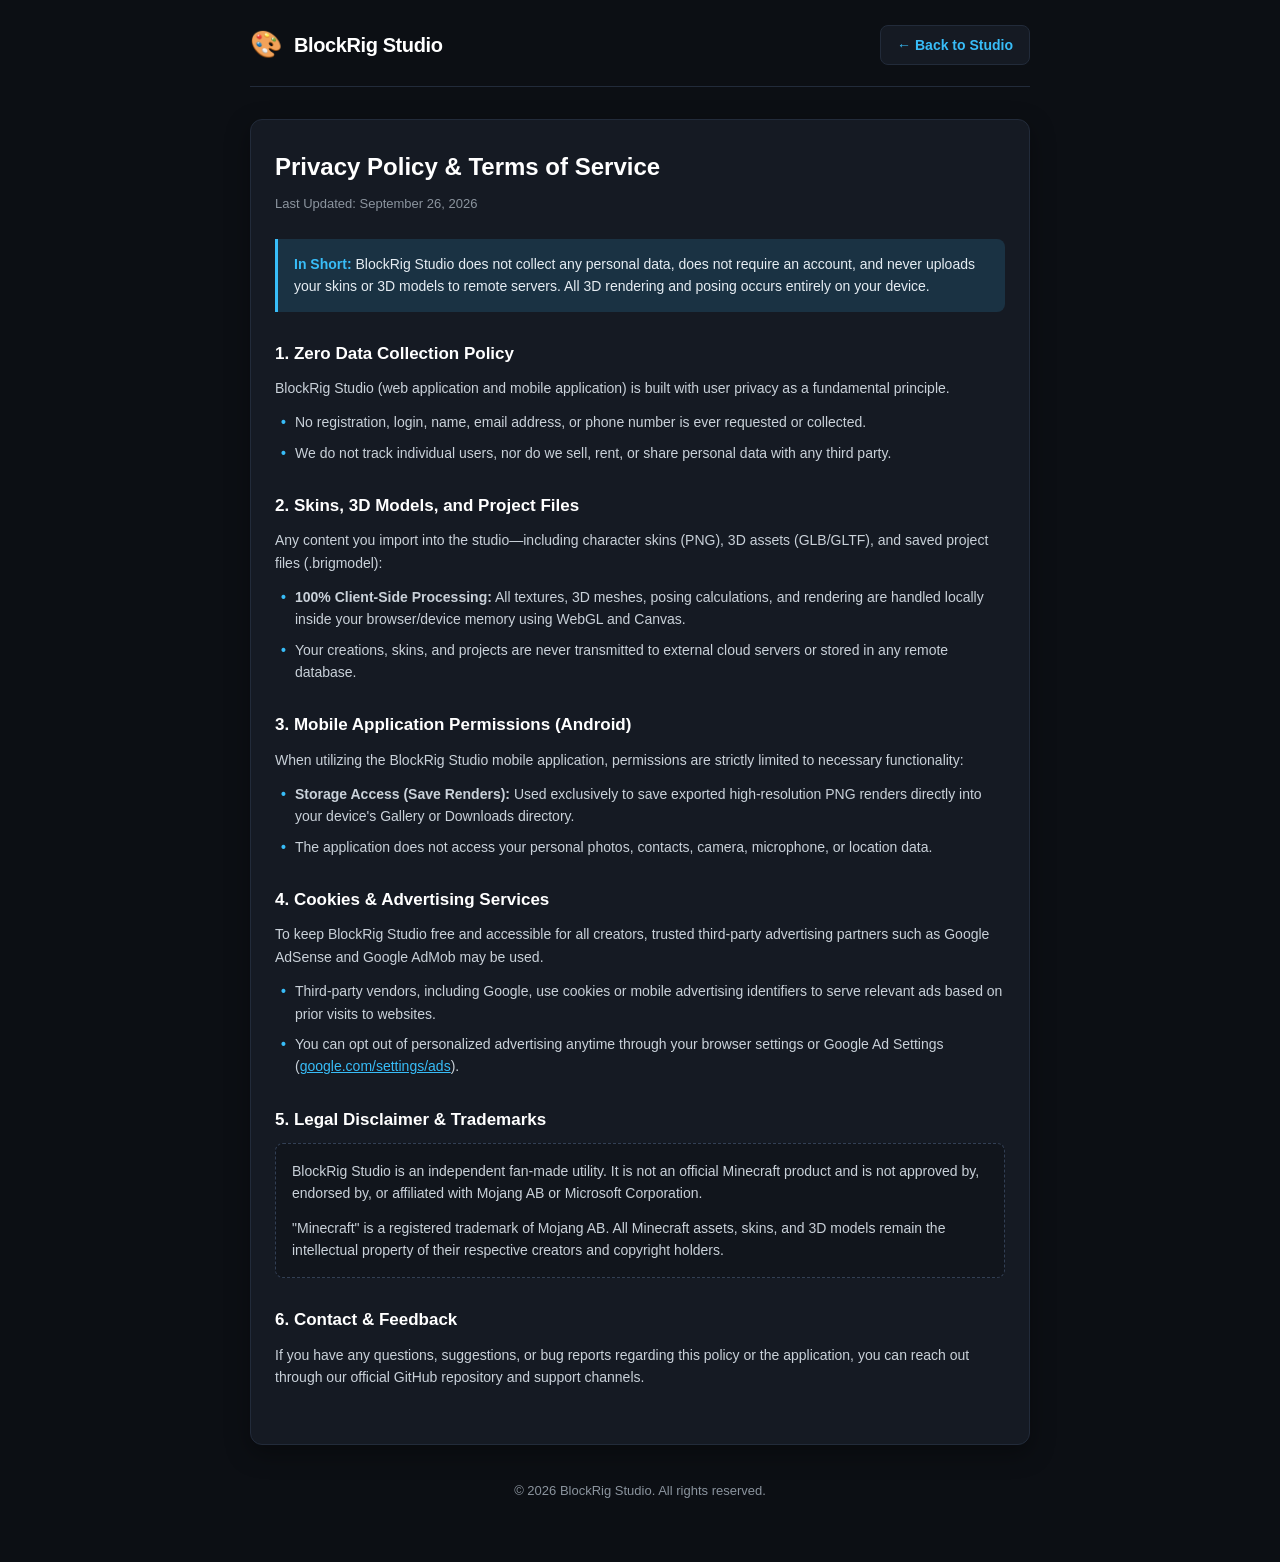
==== privacy.html @ 0a8e9be0 "add privacy" ====
<!doctype html>
<html lang="en">
  <head>
    <meta charset="UTF-8" />
    <meta name="viewport" content="width=device-width, initial-scale=1.0, maximum-scale=1.0, user-scalable=no" />
    <title>Privacy Policy & Terms of Service - BlockRig Studio</title>
    <link rel="icon" type="image/png" href="./favicon.png" />
    <style>
      :root {
        --bg-main: #0c0f14;
        --bg-card: #151a23;
        --border: #222b3a;
        --border-hover: #323f54;
        --text-primary: #e6edf3;
        --text-secondary: #8b949e;
        --accent: #38bdf8;
        --accent-glow: rgba(56, 189, 248, 0.15);
        --success: #3fb950;
      }

      * {
        box-sizing: border-box;
        margin: 0;
        padding: 0;
      }

      body {
        font-family: -apple-system, BlinkMacSystemFont, "Segoe UI", Roboto, Helvetica, Arial, sans-serif;
        background-color: var(--bg-main);
        color: var(--text-primary);
        line-height: 1.6;
        padding: 24px 16px 60px;
        min-height: 100vh;
      }

      .container {
        max-width: 780px;
        margin: 0 auto;
      }

      header {
        display: flex;
        align-items: center;
        justify-content: space-between;
        margin-bottom: 32px;
        padding-bottom: 20px;
        border-bottom: 1px solid var(--border);
      }

      .brand {
        display: flex;
        align-items: center;
        gap: 12px;
      }

      .brand-icon {
        font-size: 26px;
      }

      .brand-title {
        font-size: 20px;
        font-weight: 700;
        letter-spacing: -0.02em;
        color: #fff;
      }

      .back-btn {
        background: var(--bg-card);
        color: var(--accent);
        text-decoration: none;
        padding: 8px 16px;
        border-radius: 8px;
        border: 1px solid var(--border);
        font-size: 14px;
        font-weight: 600;
        display: inline-flex;
        align-items: center;
        gap: 6px;
        transition: all 0.2s ease;
      }

      .back-btn:hover {
        background: var(--border);
        border-color: var(--border-hover);
        color: #fff;
      }

      .doc-card {
        background: var(--bg-card);
        border: 1px solid var(--border);
        border-radius: 12px;
        padding: 28px 24px;
        box-shadow: 0 8px 24px rgba(0, 0, 0, 0.35);
      }

      h1 {
        font-size: 24px;
        margin-bottom: 8px;
        color: #fff;
      }

      .last-updated {
        font-size: 13px;
        color: var(--text-secondary);
        margin-bottom: 24px;
        display: block;
      }

      .highlight-box {
        background: var(--accent-glow);
        border-left: 3px solid var(--accent);
        padding: 14px 16px;
        border-radius: 0 8px 8px 0;
        margin-bottom: 28px;
        font-size: 14px;
      }

      .highlight-box strong {
        color: var(--accent);
      }

      section {
        margin-bottom: 28px;
      }

      h2 {
        font-size: 17px;
        font-weight: 600;
        color: #fff;
        margin-bottom: 10px;
        display: flex;
        align-items: center;
        gap: 8px;
      }

      p {
        font-size: 14px;
        color: #c9d1d9;
        margin-bottom: 12px;
      }

      ul {
        list-style: none;
        padding-left: 0;
        margin-bottom: 12px;
      }

      li {
        font-size: 14px;
        color: #c9d1d9;
        padding-left: 20px;
        position: relative;
        margin-bottom: 8px;
      }

      li::before {
        content: "•";
        position: absolute;
        left: 6px;
        color: var(--accent);
        font-weight: bold;
      }

      .disclaimer-box {
        background: #11151c;
        border: 1px dashed var(--border-hover);
        padding: 16px;
        border-radius: 8px;
        font-size: 13px;
        color: var(--text-secondary);
      }

      footer {
        margin-top: 36px;
        text-align: center;
        font-size: 13px;
        color: var(--text-secondary);
      }
    </style>
  </head>
  <body>
    <div class="container">
      <header>
        <div class="brand">
          <span class="brand-icon">🎨</span>
          <div class="brand-title">BlockRig Studio</div>
        </div>
        <a href="./#app" class="back-btn">← Back to Studio</a>
      </header>

      <main class="doc-card">
        <h1>Privacy Policy & Terms of Service</h1>
        <span class="last-updated">Last Updated: September 26, 2026</span>

        <div class="highlight-box">
          <strong>In Short:</strong> BlockRig Studio does not collect any personal data, does not require an account, and never uploads your skins or 3D models to remote servers. All 3D rendering and posing occurs entirely on your device.
        </div>

        <section>
          <h2>1. Zero Data Collection Policy</h2>
          <p>
            BlockRig Studio (web application and mobile application) is built with user privacy as a fundamental principle.
          </p>
          <ul>
            <li>No registration, login, name, email address, or phone number is ever requested or collected.</li>
            <li>We do not track individual users, nor do we sell, rent, or share personal data with any third party.</li>
          </ul>
        </section>

        <section>
          <h2>2. Skins, 3D Models, and Project Files</h2>
          <p>
            Any content you import into the studio—including character skins (PNG), 3D assets (GLB/GLTF), and saved project files (.brigmodel):
          </p>
          <ul>
            <li><strong>100% Client-Side Processing:</strong> All textures, 3D meshes, posing calculations, and rendering are handled locally inside your browser/device memory using WebGL and Canvas.</li>
            <li>Your creations, skins, and projects are never transmitted to external cloud servers or stored in any remote database.</li>
          </ul>
        </section>

        <section>
          <h2>3. Mobile Application Permissions (Android)</h2>
          <p>
            When utilizing the BlockRig Studio mobile application, permissions are strictly limited to necessary functionality:
          </p>
          <ul>
            <li><strong>Storage Access (Save Renders):</strong> Used exclusively to save exported high-resolution PNG renders directly into your device's Gallery or Downloads directory.</li>
            <li>The application does not access your personal photos, contacts, camera, microphone, or location data.</li>
          </ul>
        </section>

        <section>
          <h2>4. Cookies & Advertising Services</h2>
          <p>
            To keep BlockRig Studio free and accessible for all creators, trusted third-party advertising partners such as Google AdSense and Google AdMob may be used.
          </p>
          <ul>
            <li>Third-party vendors, including Google, use cookies or mobile advertising identifiers to serve relevant ads based on prior visits to websites.</li>
            <li>You can opt out of personalized advertising anytime through your browser settings or Google Ad Settings (<a href="https://www.google.com/settings/ads" target="_blank" rel="noopener" style="color: var(--accent);">google.com/settings/ads</a>).</li>
          </ul>
        </section>

        <section>
          <h2>5. Legal Disclaimer & Trademarks</h2>
          <div class="disclaimer-box">
            <p>
              BlockRig Studio is an independent fan-made utility. It is not an official Minecraft product and is not approved by, endorsed by, or affiliated with Mojang AB or Microsoft Corporation.
            </p>
            <p style="margin-bottom: 0;">
              "Minecraft" is a registered trademark of Mojang AB. All Minecraft assets, skins, and 3D models remain the intellectual property of their respective creators and copyright holders.
            </p>
          </div>
        </section>

        <section>
          <h2>6. Contact & Feedback</h2>
          <p>
            If you have any questions, suggestions, or bug reports regarding this policy or the application, you can reach out through our official GitHub repository and support channels.
          </p>
        </section>
      </main>

      <footer>
        &copy; 2026 BlockRig Studio. All rights reserved.
      </footer>
    </div>
  </body>
</html>
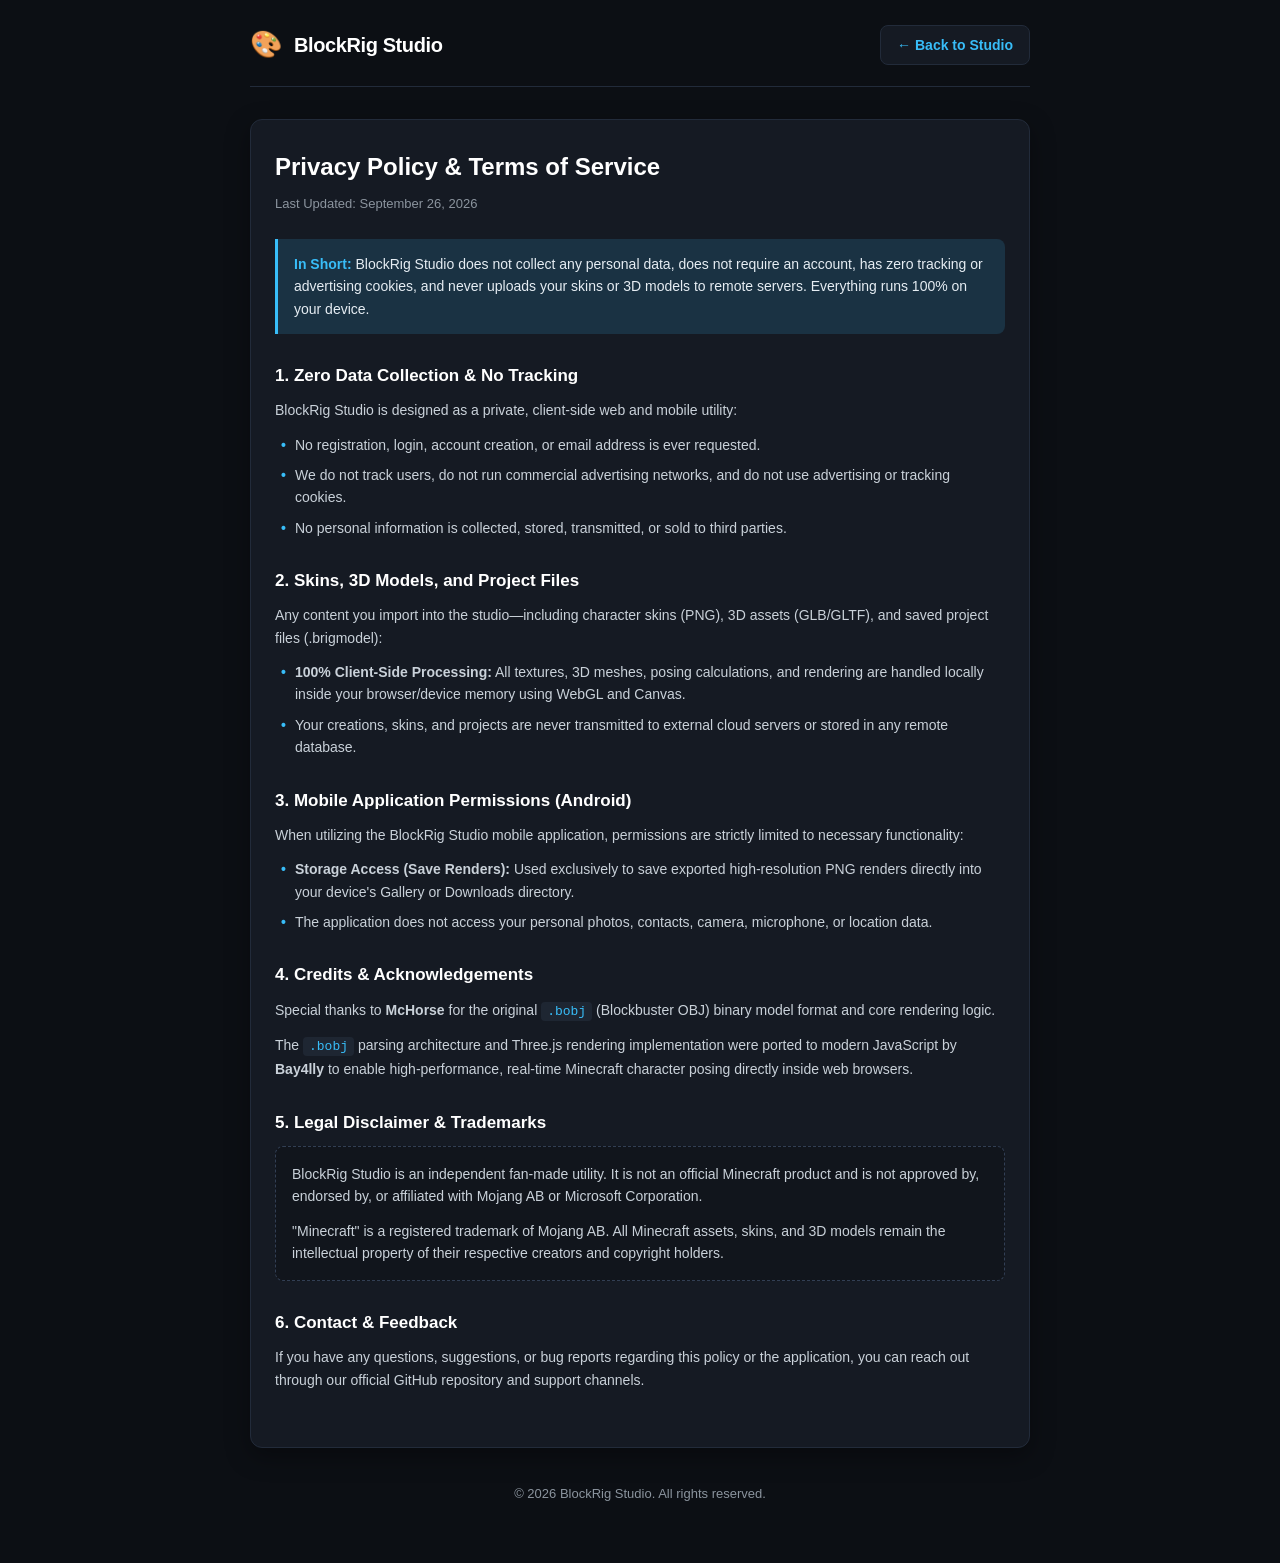
==== commit cd9811db: "nrw fix ş2" ====
--- a/privacy.html
+++ b/privacy.html
@@ -161,6 +161,14 @@
         font-weight: bold;
       }
 
+      code {
+        background: #1e2632;
+        padding: 2px 6px;
+        border-radius: 4px;
+        color: #38bdf8;
+        font-size: 13px;
+      }
+
       .disclaimer-box {
         background: #11151c;
         border: 1px dashed var(--border-hover);
@@ -193,17 +201,18 @@
         <span class="last-updated">Last Updated: September 26, 2026</span>
 
         <div class="highlight-box">
-          <strong>In Short:</strong> BlockRig Studio does not collect any personal data, does not require an account, and never uploads your skins or 3D models to remote servers. All 3D rendering and posing occurs entirely on your device.
+          <strong>In Short:</strong> BlockRig Studio does not collect any personal data, does not require an account, has zero tracking or advertising cookies, and never uploads your skins or 3D models to remote servers. Everything runs 100% on your device.
         </div>
 
         <section>
-          <h2>1. Zero Data Collection Policy</h2>
-          <p>
-            BlockRig Studio (web application and mobile application) is built with user privacy as a fundamental principle.
+          <h2>1. Zero Data Collection & No Tracking</h2>
+          <p>
+            BlockRig Studio is designed as a private, client-side web and mobile utility:
           </p>
           <ul>
-            <li>No registration, login, name, email address, or phone number is ever requested or collected.</li>
-            <li>We do not track individual users, nor do we sell, rent, or share personal data with any third party.</li>
+            <li>No registration, login, account creation, or email address is ever requested.</li>
+            <li>We do not track users, do not run commercial advertising networks, and do not use advertising or tracking cookies.</li>
+            <li>No personal information is collected, stored, transmitted, or sold to third parties.</li>
           </ul>
         </section>
 
@@ -230,14 +239,13 @@
         </section>
 
         <section>
-          <h2>4. Cookies & Advertising Services</h2>
-          <p>
-            To keep BlockRig Studio free and accessible for all creators, trusted third-party advertising partners such as Google AdSense and Google AdMob may be used.
-          </p>
-          <ul>
-            <li>Third-party vendors, including Google, use cookies or mobile advertising identifiers to serve relevant ads based on prior visits to websites.</li>
-            <li>You can opt out of personalized advertising anytime through your browser settings or Google Ad Settings (<a href="https://www.google.com/settings/ads" target="_blank" rel="noopener" style="color: var(--accent);">google.com/settings/ads</a>).</li>
-          </ul>
+          <h2>4. Credits & Acknowledgements</h2>
+          <p>
+            Special thanks to <strong>McHorse</strong> for the original <code>.bobj</code> (Blockbuster OBJ) binary model format and core rendering logic.
+          </p>
+          <p>
+            The <code>.bobj</code> parsing architecture and Three.js rendering implementation were ported to modern JavaScript by <strong>Bay4lly</strong> to enable high-performance, real-time Minecraft character posing directly inside web browsers.
+          </p>
         </section>
 
         <section>
